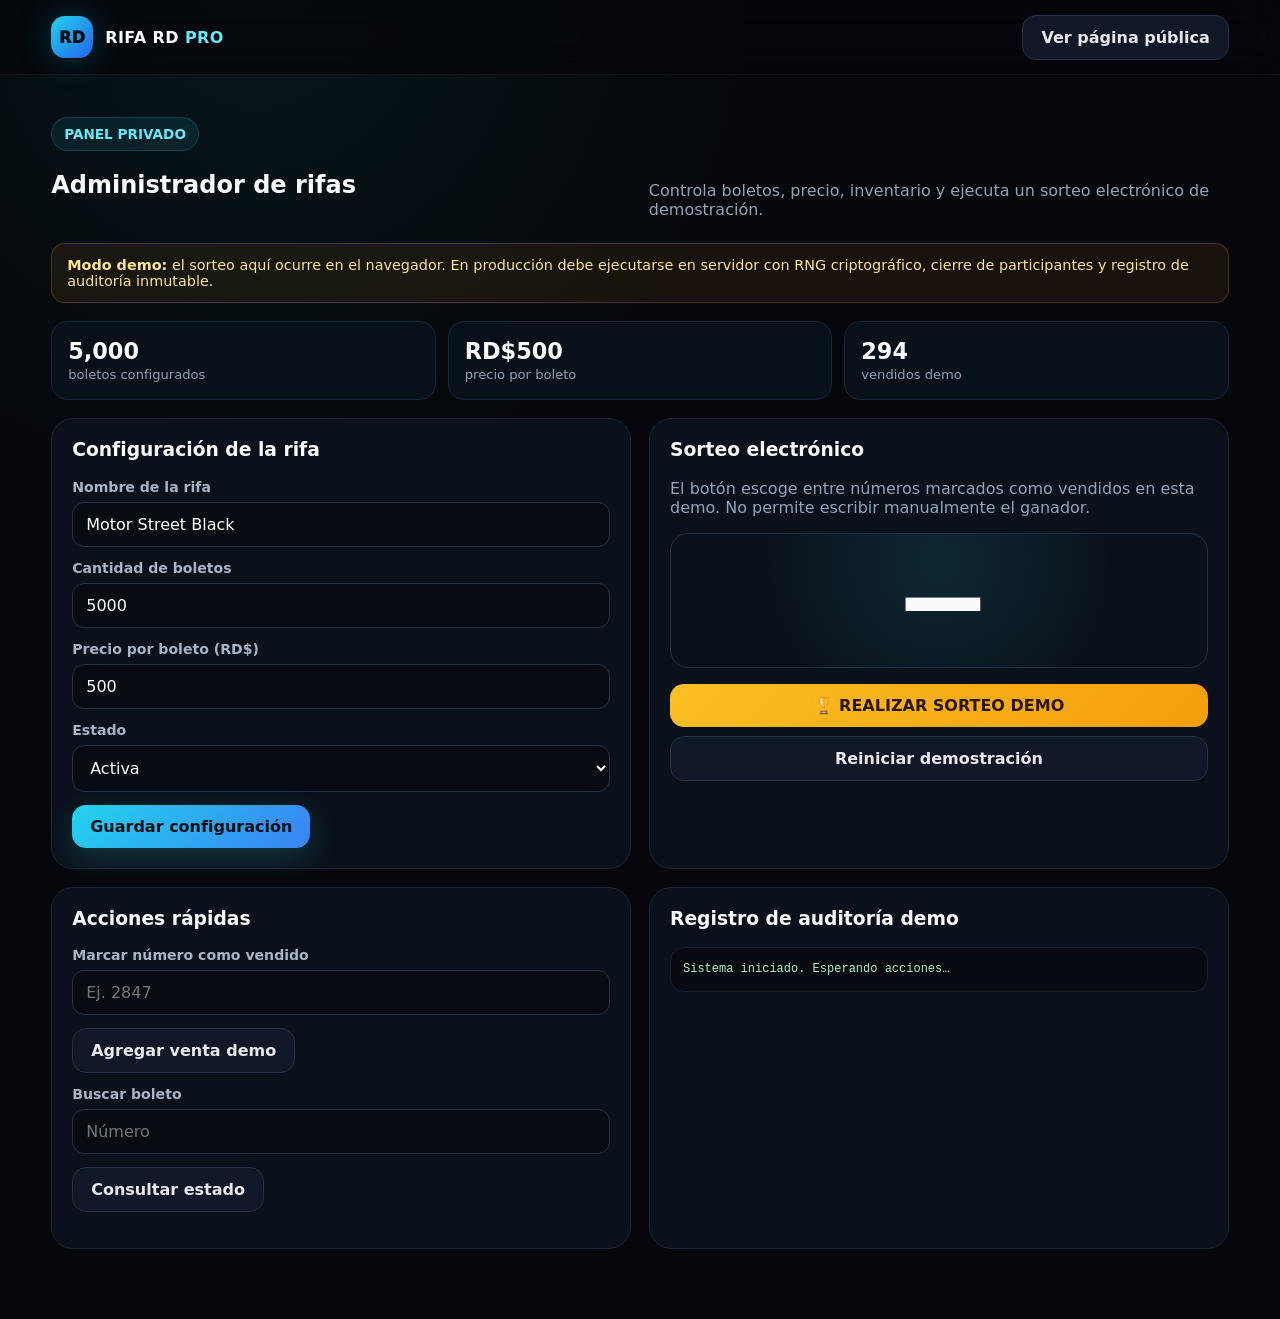
==== admin.html @ 26f9c4c3 "Agrega panel de administrador" ====
<!doctype html><html lang="es"><head><meta charset="utf-8"><meta name="viewport" content="width=device-width,initial-scale=1"><title>Administrador — RIFA RD PRO</title><link rel="stylesheet" href="styles.css"></head><body>
<header class="topbar"><div class="container nav"><a class="brand" href="index.html"><span class="logo">RD</span><span>RIFA RD <span style="color:#67e8f9">PRO</span></span></a><div class="nav-actions"><a class="btn btn-secondary" href="index.html">Ver página pública</a></div></div></header>
<main class="admin-wrap"><div class="container"><div class="section-head"><div><span class="eyebrow">PANEL PRIVADO</span><h2>Administrador de rifas</h2></div><p>Controla boletos, precio, inventario y ejecuta un sorteo electrónico de demostración.</p></div><div class="notice" style="margin-bottom:18px"><b>Modo demo:</b> el sorteo aquí ocurre en el navegador. En producción debe ejecutarse en servidor con RNG criptográfico, cierre de participantes y registro de auditoría inmutable.</div>
<div class="kpi-grid" style="margin-bottom:18px"><div class="kpi"><b id="kpiTotal">5,000</b><span>boletos configurados</span></div><div class="kpi"><b id="kpiPrice">RD$500</b><span>precio por boleto</span></div><div class="kpi"><b id="kpiSold">—</b><span>vendidos demo</span></div></div>
<div class="admin-grid"><section class="admin-panel"><h3>Configuración de la rifa</h3><div class="field"><label>Nombre de la rifa</label><input id="raffleName" value="Motor Street Black"></div><div class="field"><label>Cantidad de boletos</label><input id="raffleTotal" type="number" min="100" max="100000" step="100" value="5000"></div><div class="field"><label>Precio por boleto (RD$)</label><input id="rafflePrice" type="number" min="1" value="500"></div><div class="field"><label>Estado</label><select><option>Activa</option><option>Pausada</option><option>Cerrada</option></select></div><button class="btn btn-primary" onclick="saveConfig()">Guardar configuración</button></section>
<section class="admin-panel"><h3>Sorteo electrónico</h3><p class="muted">El botón escoge entre números marcados como vendidos en esta demo. No permite escribir manualmente el ganador.</p><div id="winner" class="winner">—</div><button class="btn btn-gold" style="width:100%" onclick="drawWinner()">🏆 REALIZAR SORTEO DEMO</button><button class="btn btn-secondary" style="width:100%;margin-top:9px" onclick="resetWinner()">Reiniciar demostración</button></section>
<section class="admin-panel"><h3>Acciones rápidas</h3><div class="field"><label>Marcar número como vendido</label><input id="markSold" type="number" min="1" placeholder="Ej. 2847"></div><button class="btn btn-secondary" onclick="addSold()">Agregar venta demo</button><div class="field"><label>Buscar boleto</label><input id="lookup" type="number" placeholder="Número"></div><button class="btn btn-secondary" onclick="lookupTicket()">Consultar estado</button><p id="lookupResult" class="muted"></p></section>
<section class="admin-panel"><h3>Registro de auditoría demo</h3><div id="log" class="log">Sistema iniciado. Esperando acciones…</div></section></div></div></main>
<script>
const fmt=n=>new Intl.NumberFormat('es-DO',{style:'currency',currency:'DOP',maximumFractionDigits:0}).format(n);
const getSold=()=>{let x=localStorage.getItem('sold_numbers');if(x)return new Set(JSON.parse(x));let s=new Set();let t=Number(localStorage.getItem('raffle_total')||5000);for(let i=7;i<=t;i+=17)s.add(i);return s};
let sold=getSold();
function log(m){const el=document.getElementById('log');el.innerHTML=`[${new Date().toLocaleString('es-DO')}] ${m}<br>`+el.innerHTML}
function refresh(){let total=Number(localStorage.getItem('raffle_total')||5000),price=Number(localStorage.getItem('raffle_price')||500);document.getElementById('raffleTotal').value=total;document.getElementById('rafflePrice').value=price;document.getElementById('kpiTotal').textContent=total.toLocaleString();document.getElementById('kpiPrice').textContent=fmt(price);document.getElementById('kpiSold').textContent=sold.size.toLocaleString()}
function saveConfig(){const total=Number(document.getElementById('raffleTotal').value),price=Number(document.getElementById('rafflePrice').value);localStorage.setItem('raffle_total',total);localStorage.setItem('raffle_price',price);log(`Configuración guardada: ${total} boletos a ${fmt(price)}.`);refresh()}
function cryptoIndex(max){const a=new Uint32Array(1);crypto.getRandomValues(a);return a[0]%max}
function drawWinner(){if(!sold.size)return alert('No hay boletos vendidos en la demo.');const arr=[...sold];const w=arr[cryptoIndex(arr.length)];document.getElementById('winner').textContent=String(w).padStart(4,'0');localStorage.setItem('demo_winner',w);log(`Sorteo ejecutado. Ganador demo: #${String(w).padStart(4,'0')}.`)}
function resetWinner(){document.getElementById('winner').textContent='—';localStorage.removeItem('demo_winner');log('Resultado demo reiniciado.')}
function addSold(){const n=Number(document.getElementById('markSold').value),total=Number(localStorage.getItem('raffle_total')||5000);if(n<1||n>total)return alert('Número fuera de rango.');sold.add(n);localStorage.setItem('sold_numbers',JSON.stringify([...sold]));log(`Boleto #${String(n).padStart(4,'0')} marcado como vendido.`);refresh()}
function lookupTicket(){const n=Number(document.getElementById('lookup').value);document.getElementById('lookupResult').textContent=sold.has(n)?`#${String(n).padStart(4,'0')}: VENDIDO`:`#${String(n).padStart(4,'0')}: DISPONIBLE`}
refresh();const w=localStorage.getItem('demo_winner');if(w)document.getElementById('winner').textContent=String(w).padStart(4,'0');
</script></body></html>
---- styles.css ----
:root{
  --bg:#05070b;--panel:#0b1018;--panel2:#111827;--text:#f8fafc;--muted:#94a3b8;
  --accent:#22d3ee;--accent2:#f59e0b;--success:#22c55e;--danger:#ef4444;--line:#1f2937;
  --shadow:0 24px 70px rgba(0,0,0,.35);--radius:22px;
}
*{box-sizing:border-box}
html{scroll-behavior:smooth}
body{margin:0;background:radial-gradient(circle at 20% 0%,rgba(34,211,238,.08),transparent 30%),var(--bg);color:var(--text);font-family:Inter,ui-sans-serif,system-ui,-apple-system,Segoe UI,Roboto,Arial,sans-serif}
a{color:inherit;text-decoration:none}
button,input,select{font:inherit}
.container{width:min(1180px,92%);margin:auto}
.topbar{position:sticky;top:0;z-index:50;background:rgba(5,7,11,.84);backdrop-filter:blur(18px);border-bottom:1px solid rgba(255,255,255,.06)}
.nav{display:flex;align-items:center;justify-content:space-between;min-height:74px;gap:18px}
.brand{display:flex;align-items:center;gap:12px;font-weight:900;letter-spacing:.4px}
.logo{width:42px;height:42px;border-radius:14px;display:grid;place-items:center;background:linear-gradient(135deg,var(--accent),#2563eb);box-shadow:0 0 35px rgba(34,211,238,.25);font-weight:1000;color:#041014}
.navlinks{display:flex;gap:22px;color:#cbd5e1;font-weight:700;font-size:.95rem}
.nav-actions{display:flex;gap:10px}
.btn{border:0;border-radius:14px;padding:12px 18px;font-weight:850;cursor:pointer;transition:.2s;display:inline-flex;align-items:center;justify-content:center;gap:8px}
.btn:hover{transform:translateY(-1px)}
.btn-primary{background:linear-gradient(135deg,var(--accent),#3b82f6);color:#041014;box-shadow:0 10px 30px rgba(34,211,238,.2)}
.btn-secondary{background:#111827;color:#e5e7eb;border:1px solid #263244}
.btn-gold{background:linear-gradient(135deg,#fbbf24,#f59e0b);color:#2a1600}
.hero{padding:52px 0 24px}
.hero-grid{display:grid;grid-template-columns:1.06fr .94fr;gap:34px;align-items:center}
.eyebrow{display:inline-flex;gap:8px;align-items:center;padding:8px 12px;border-radius:999px;background:rgba(34,211,238,.09);color:#67e8f9;border:1px solid rgba(34,211,238,.18);font-weight:800;font-size:.85rem}
h1{font-size:clamp(2.5rem,6vw,5.4rem);line-height:.95;margin:20px 0 18px;letter-spacing:-.055em;max-width:820px}
.gradient-text{background:linear-gradient(120deg,#fff,#67e8f9 45%,#fbbf24);-webkit-background-clip:text;background-clip:text;color:transparent}
.hero p{font-size:1.1rem;color:#aab7c7;line-height:1.7;max-width:690px}
.hero-actions{display:flex;gap:12px;flex-wrap:wrap;margin-top:26px}
.trust-row{display:flex;gap:22px;flex-wrap:wrap;margin-top:28px;color:#aab7c7;font-size:.92rem}.trust-row b{color:#fff}
.hero-card{position:relative;border-radius:28px;overflow:hidden;min-height:540px;border:1px solid rgba(255,255,255,.1);box-shadow:var(--shadow);background:#101621}
.hero-card img{width:100%;height:540px;object-fit:cover;display:block;filter:saturate(.9) contrast(1.03)}
.hero-overlay{position:absolute;inset:0;background:linear-gradient(to top,rgba(2,6,23,.97),rgba(2,6,23,.18) 60%,rgba(2,6,23,.05))}
.hero-info{position:absolute;left:24px;right:24px;bottom:24px}.hero-info h3{font-size:1.55rem;margin:0 0 6px}.hero-info p{margin:0;color:#cbd5e1;font-size:.95rem}
.stats{display:grid;grid-template-columns:repeat(4,1fr);gap:14px;margin:24px 0 64px}.stat{background:linear-gradient(180deg,#0e1521,#0a1018);border:1px solid #192232;border-radius:18px;padding:18px}.stat strong{display:block;font-size:1.45rem}.stat span{color:#8fa0b5;font-size:.88rem}
.section{padding:34px 0 70px}.section-head{display:flex;justify-content:space-between;align-items:end;gap:20px;margin-bottom:24px}.section h2{font-size:clamp(1.8rem,4vw,3.2rem);margin:0;letter-spacing:-.04em}.section-head p{color:#94a3b8;margin:0;max-width:580px}
.cards{display:grid;grid-template-columns:repeat(3,1fr);gap:18px}.raffle-card{background:linear-gradient(180deg,#0d131d,#090d14);border:1px solid #1c2635;border-radius:22px;overflow:hidden;box-shadow:0 12px 35px rgba(0,0,0,.2)}.raffle-card img{width:100%;height:230px;object-fit:cover}.card-body{padding:18px}.badge{display:inline-flex;padding:7px 10px;border-radius:999px;font-weight:800;font-size:.78rem;background:rgba(34,197,94,.12);color:#86efac;border:1px solid rgba(34,197,94,.22)}.card-body h3{margin:12px 0 8px;font-size:1.3rem}.price{font-size:1.25rem;font-weight:900}.muted{color:#94a3b8}.progress{height:9px;border-radius:999px;background:#1c2533;overflow:hidden;margin:14px 0 8px}.progress>span{display:block;height:100%;background:linear-gradient(90deg,var(--accent),#3b82f6);border-radius:inherit}
.ticket-area{display:grid;grid-template-columns:1fr 340px;gap:20px}.ticket-panel,.summary-panel,.admin-panel{background:#0b111a;border:1px solid #1b2636;border-radius:22px;padding:20px}.toolbar{display:flex;gap:10px;flex-wrap:wrap;margin-bottom:16px}.toolbar input,.toolbar select,.field input,.field select{background:#070c13;color:#fff;border:1px solid #253246;border-radius:12px;padding:12px 13px;outline:none}.toolbar input:focus,.field input:focus{border-color:var(--accent)}
.ticket-grid{display:grid;grid-template-columns:repeat(8,1fr);gap:7px;max-height:560px;overflow:auto;padding-right:4px}.ticket{border:1px solid #253246;background:#0d1622;color:#dbeafe;border-radius:10px;padding:10px 4px;font-size:.82rem;cursor:pointer}.ticket:hover{border-color:#3b82f6}.ticket.selected{background:linear-gradient(135deg,var(--accent),#2563eb);color:#03131a;font-weight:900;border-color:transparent}.ticket.sold{background:#12161d;color:#596579;text-decoration:line-through;cursor:not-allowed;border-color:#1a2230}.summary-panel{position:sticky;top:94px;height:max-content}.summary-line{display:flex;justify-content:space-between;gap:16px;padding:11px 0;border-bottom:1px solid #192231}.summary-total{font-size:1.5rem;font-weight:950;margin:16px 0}.selected-list{display:flex;gap:7px;flex-wrap:wrap;margin:12px 0}.chip{padding:7px 9px;border-radius:9px;background:#132031;border:1px solid #24354a;color:#bae6fd;font-size:.8rem;font-weight:800}.payment-grid{display:grid;grid-template-columns:repeat(2,1fr);gap:9px;margin-top:14px}.payment{padding:11px;border-radius:12px;background:#0a0f17;border:1px solid #1e293b;text-align:center;color:#cbd5e1;font-weight:800;font-size:.87rem}
.steps{display:grid;grid-template-columns:repeat(4,1fr);gap:14px}.step{padding:22px;background:#0a1018;border:1px solid #1b2636;border-radius:18px}.step-num{width:36px;height:36px;border-radius:12px;display:grid;place-items:center;background:#102235;color:#67e8f9;font-weight:900;margin-bottom:15px}
.footer{border-top:1px solid #172131;padding:28px 0 44px;color:#8291a6}.footer-inner{display:flex;justify-content:space-between;gap:20px;flex-wrap:wrap}
.notice{background:rgba(245,158,11,.08);border:1px solid rgba(245,158,11,.24);color:#fde68a;border-radius:14px;padding:13px 15px;font-size:.9rem}
.admin-wrap{padding:42px 0 70px}.admin-grid{display:grid;grid-template-columns:1fr 1fr;gap:18px}.admin-panel h3{margin-top:0}.field{display:grid;gap:7px;margin:13px 0}.field label{font-size:.88rem;color:#a8b4c4;font-weight:750}.winner{font-size:clamp(2.7rem,8vw,5rem);font-weight:1000;letter-spacing:-.06em;text-align:center;padding:20px;background:radial-gradient(circle at 50% 20%,rgba(34,211,238,.12),transparent 60%);border-radius:18px;border:1px solid #1e3145;margin:16px 0}.log{max-height:260px;overflow:auto;background:#070b11;border:1px solid #182131;border-radius:14px;padding:12px;font:12px/1.6 ui-monospace,SFMono-Regular,Menlo,monospace;color:#a7f3d0}.kpi-grid{display:grid;grid-template-columns:repeat(3,1fr);gap:12px}.kpi{background:#08101a;border:1px solid #19263a;border-radius:16px;padding:16px}.kpi b{display:block;font-size:1.4rem}.kpi span{font-size:.82rem;color:#8da0b8}
@media(max-width:920px){.hero-grid,.ticket-area,.admin-grid{grid-template-columns:1fr}.cards{grid-template-columns:1fr 1fr}.steps,.stats{grid-template-columns:1fr 1fr}.summary-panel{position:static}.navlinks{display:none}.hero-card,.hero-card img{min-height:440px;height:440px}.ticket-grid{grid-template-columns:repeat(6,1fr)}}
@media(max-width:620px){.cards,.steps,.stats{grid-template-columns:1fr}.nav-actions .btn-secondary{display:none}.ticket-grid{grid-template-columns:repeat(4,1fr)}.hero{padding-top:28px}h1{font-size:3rem}.hero-card,.hero-card img{min-height:360px;height:360px}.payment-grid{grid-template-columns:1fr}.section{padding-bottom:52px}}
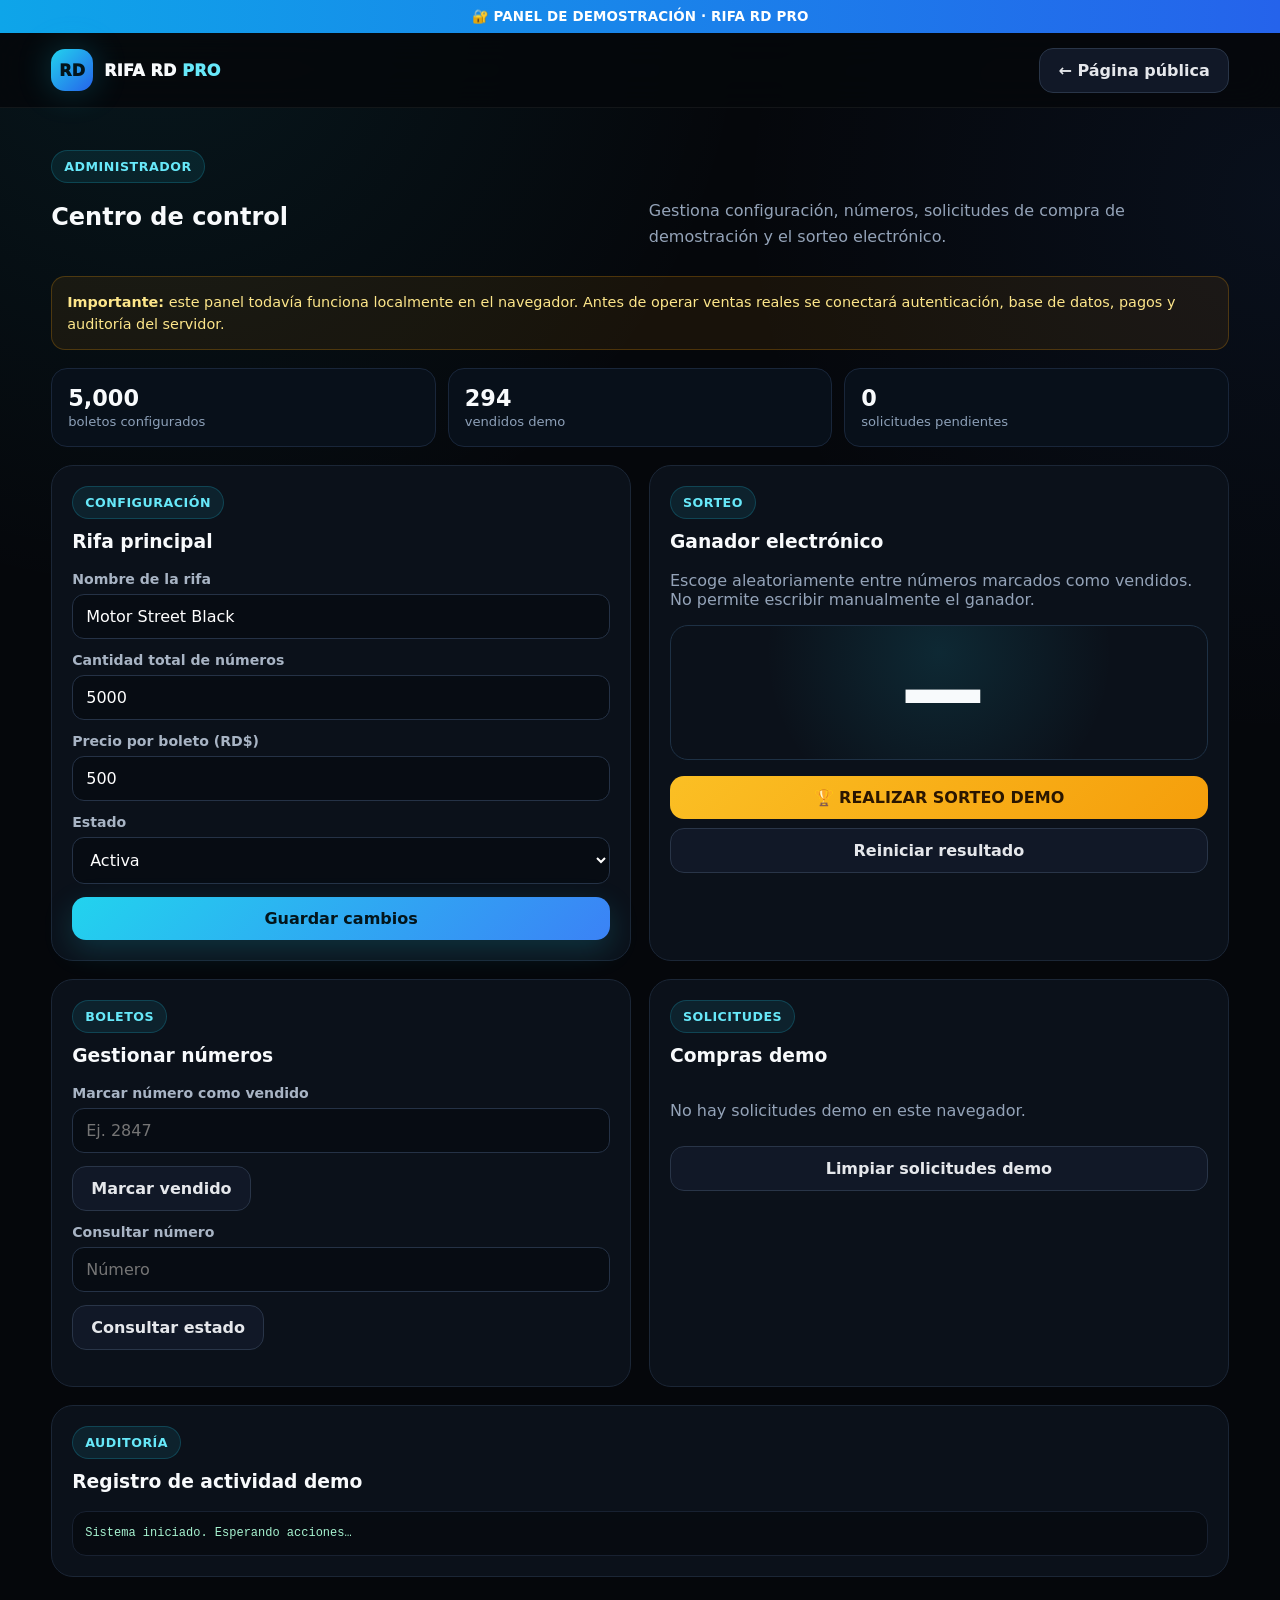
==== commit 6997d0c4: "Mejora panel administrador y solicitudes demo" ====
--- a/admin.html
+++ b/admin.html
@@ -1,22 +1,191 @@
-<!doctype html><html lang="es"><head><meta charset="utf-8"><meta name="viewport" content="width=device-width,initial-scale=1"><title>Administrador — RIFA RD PRO</title><link rel="stylesheet" href="styles.css"></head><body>
-<header class="topbar"><div class="container nav"><a class="brand" href="index.html"><span class="logo">RD</span><span>RIFA RD <span style="color:#67e8f9">PRO</span></span></a><div class="nav-actions"><a class="btn btn-secondary" href="index.html">Ver página pública</a></div></div></header>
-<main class="admin-wrap"><div class="container"><div class="section-head"><div><span class="eyebrow">PANEL PRIVADO</span><h2>Administrador de rifas</h2></div><p>Controla boletos, precio, inventario y ejecuta un sorteo electrónico de demostración.</p></div><div class="notice" style="margin-bottom:18px"><b>Modo demo:</b> el sorteo aquí ocurre en el navegador. En producción debe ejecutarse en servidor con RNG criptográfico, cierre de participantes y registro de auditoría inmutable.</div>
-<div class="kpi-grid" style="margin-bottom:18px"><div class="kpi"><b id="kpiTotal">5,000</b><span>boletos configurados</span></div><div class="kpi"><b id="kpiPrice">RD$500</b><span>precio por boleto</span></div><div class="kpi"><b id="kpiSold">—</b><span>vendidos demo</span></div></div>
-<div class="admin-grid"><section class="admin-panel"><h3>Configuración de la rifa</h3><div class="field"><label>Nombre de la rifa</label><input id="raffleName" value="Motor Street Black"></div><div class="field"><label>Cantidad de boletos</label><input id="raffleTotal" type="number" min="100" max="100000" step="100" value="5000"></div><div class="field"><label>Precio por boleto (RD$)</label><input id="rafflePrice" type="number" min="1" value="500"></div><div class="field"><label>Estado</label><select><option>Activa</option><option>Pausada</option><option>Cerrada</option></select></div><button class="btn btn-primary" onclick="saveConfig()">Guardar configuración</button></section>
-<section class="admin-panel"><h3>Sorteo electrónico</h3><p class="muted">El botón escoge entre números marcados como vendidos en esta demo. No permite escribir manualmente el ganador.</p><div id="winner" class="winner">—</div><button class="btn btn-gold" style="width:100%" onclick="drawWinner()">🏆 REALIZAR SORTEO DEMO</button><button class="btn btn-secondary" style="width:100%;margin-top:9px" onclick="resetWinner()">Reiniciar demostración</button></section>
-<section class="admin-panel"><h3>Acciones rápidas</h3><div class="field"><label>Marcar número como vendido</label><input id="markSold" type="number" min="1" placeholder="Ej. 2847"></div><button class="btn btn-secondary" onclick="addSold()">Agregar venta demo</button><div class="field"><label>Buscar boleto</label><input id="lookup" type="number" placeholder="Número"></div><button class="btn btn-secondary" onclick="lookupTicket()">Consultar estado</button><p id="lookupResult" class="muted"></p></section>
-<section class="admin-panel"><h3>Registro de auditoría demo</h3><div id="log" class="log">Sistema iniciado. Esperando acciones…</div></section></div></div></main>
+<!doctype html>
+<html lang="es">
+<head>
+<meta charset="utf-8">
+<meta name="viewport" content="width=device-width,initial-scale=1">
+<meta name="theme-color" content="#05070b">
+<title>Administrador | RIFA RD PRO</title>
+<link rel="stylesheet" href="styles.css">
+</head>
+<body>
+<div class="announcement">🔐 PANEL DE DEMOSTRACIÓN · RIFA RD PRO</div>
+<header class="topbar">
+  <div class="container nav">
+    <a class="brand" href="index.html"><span class="logo">RD</span><span>RIFA RD <em>PRO</em></span></a>
+    <div class="nav-actions"><a class="btn btn-secondary" href="index.html">← Página pública</a></div>
+  </div>
+</header>
+
+<main class="admin-wrap">
+<div class="container">
+  <div class="section-head">
+    <div><span class="eyebrow">ADMINISTRADOR</span><h2>Centro de control</h2></div>
+    <p>Gestiona configuración, números, solicitudes de compra de demostración y el sorteo electrónico.</p>
+  </div>
+
+  <div class="notice" style="margin-bottom:18px"><b>Importante:</b> este panel todavía funciona localmente en el navegador. Antes de operar ventas reales se conectará autenticación, base de datos, pagos y auditoría del servidor.</div>
+
+  <div class="kpi-grid" style="margin-bottom:18px">
+    <div class="kpi"><b id="kpiTotal">5,000</b><span>boletos configurados</span></div>
+    <div class="kpi"><b id="kpiSold">—</b><span>vendidos demo</span></div>
+    <div class="kpi"><b id="kpiPending">0</b><span>solicitudes pendientes</span></div>
+  </div>
+
+  <div class="admin-grid">
+    <section class="admin-panel">
+      <span class="eyebrow">CONFIGURACIÓN</span>
+      <h3 style="margin-top:12px">Rifa principal</h3>
+      <div class="field"><label>Nombre de la rifa</label><input id="raffleName" value="Motor Street Black"></div>
+      <div class="field"><label>Cantidad total de números</label><input id="raffleTotal" type="number" min="100" max="100000" step="100" value="5000"></div>
+      <div class="field"><label>Precio por boleto (RD$)</label><input id="rafflePrice" type="number" min="1" value="500"></div>
+      <div class="field"><label>Estado</label><select id="raffleStatus"><option>Activa</option><option>Pausada</option><option>Cerrada</option></select></div>
+      <button class="btn btn-primary full" onclick="saveConfig()">Guardar cambios</button>
+    </section>
+
+    <section class="admin-panel">
+      <span class="eyebrow">SORTEO</span>
+      <h3 style="margin-top:12px">Ganador electrónico</h3>
+      <p class="muted">Escoge aleatoriamente entre números marcados como vendidos. No permite escribir manualmente el ganador.</p>
+      <div id="winner" class="winner">—</div>
+      <button class="btn btn-gold full" onclick="drawWinner()">🏆 REALIZAR SORTEO DEMO</button>
+      <button class="btn btn-secondary full" style="margin-top:9px" onclick="resetWinner()">Reiniciar resultado</button>
+    </section>
+
+    <section class="admin-panel">
+      <span class="eyebrow">BOLETOS</span>
+      <h3 style="margin-top:12px">Gestionar números</h3>
+      <div class="field"><label>Marcar número como vendido</label><input id="markSold" type="number" min="1" placeholder="Ej. 2847"></div>
+      <button class="btn btn-secondary" onclick="addSold()">Marcar vendido</button>
+      <div class="field"><label>Consultar número</label><input id="lookup" type="number" placeholder="Número"></div>
+      <button class="btn btn-secondary" onclick="lookupTicket()">Consultar estado</button>
+      <p id="lookupResult" class="muted"></p>
+    </section>
+
+    <section class="admin-panel">
+      <span class="eyebrow">SOLICITUDES</span>
+      <h3 style="margin-top:12px">Compras demo</h3>
+      <div id="orders" class="orders-list"></div>
+      <button class="btn btn-secondary full" style="margin-top:10px" onclick="clearOrders()">Limpiar solicitudes demo</button>
+    </section>
+
+    <section class="admin-panel" style="grid-column:1/-1">
+      <span class="eyebrow">AUDITORÍA</span>
+      <h3 style="margin-top:12px">Registro de actividad demo</h3>
+      <div id="log" class="log">Sistema iniciado. Esperando acciones…</div>
+    </section>
+  </div>
+</div>
+</main>
+
 <script>
 const fmt=n=>new Intl.NumberFormat('es-DO',{style:'currency',currency:'DOP',maximumFractionDigits:0}).format(n);
-const getSold=()=>{let x=localStorage.getItem('sold_numbers');if(x)return new Set(JSON.parse(x));let s=new Set();let t=Number(localStorage.getItem('raffle_total')||5000);for(let i=7;i<=t;i+=17)s.add(i);return s};
+const label=n=>String(n).padStart(4,'0');
+const getSold=()=>{
+  let x=localStorage.getItem('sold_numbers');
+  if(x)return new Set(JSON.parse(x));
+  let s=new Set(),t=Number(localStorage.getItem('raffle_total')||5000);
+  for(let i=7;i<=t;i+=17)s.add(i);
+  return s;
+};
 let sold=getSold();
-function log(m){const el=document.getElementById('log');el.innerHTML=`[${new Date().toLocaleString('es-DO')}] ${m}<br>`+el.innerHTML}
-function refresh(){let total=Number(localStorage.getItem('raffle_total')||5000),price=Number(localStorage.getItem('raffle_price')||500);document.getElementById('raffleTotal').value=total;document.getElementById('rafflePrice').value=price;document.getElementById('kpiTotal').textContent=total.toLocaleString();document.getElementById('kpiPrice').textContent=fmt(price);document.getElementById('kpiSold').textContent=sold.size.toLocaleString()}
-function saveConfig(){const total=Number(document.getElementById('raffleTotal').value),price=Number(document.getElementById('rafflePrice').value);localStorage.setItem('raffle_total',total);localStorage.setItem('raffle_price',price);log(`Configuración guardada: ${total} boletos a ${fmt(price)}.`);refresh()}
-function cryptoIndex(max){const a=new Uint32Array(1);crypto.getRandomValues(a);return a[0]%max}
-function drawWinner(){if(!sold.size)return alert('No hay boletos vendidos en la demo.');const arr=[...sold];const w=arr[cryptoIndex(arr.length)];document.getElementById('winner').textContent=String(w).padStart(4,'0');localStorage.setItem('demo_winner',w);log(`Sorteo ejecutado. Ganador demo: #${String(w).padStart(4,'0')}.`)}
-function resetWinner(){document.getElementById('winner').textContent='—';localStorage.removeItem('demo_winner');log('Resultado demo reiniciado.')}
-function addSold(){const n=Number(document.getElementById('markSold').value),total=Number(localStorage.getItem('raffle_total')||5000);if(n<1||n>total)return alert('Número fuera de rango.');sold.add(n);localStorage.setItem('sold_numbers',JSON.stringify([...sold]));log(`Boleto #${String(n).padStart(4,'0')} marcado como vendido.`);refresh()}
-function lookupTicket(){const n=Number(document.getElementById('lookup').value);document.getElementById('lookupResult').textContent=sold.has(n)?`#${String(n).padStart(4,'0')}: VENDIDO`:`#${String(n).padStart(4,'0')}: DISPONIBLE`}
-refresh();const w=localStorage.getItem('demo_winner');if(w)document.getElementById('winner').textContent=String(w).padStart(4,'0');
-</script></body></html>
+
+function log(m){
+  const el=document.getElementById('log');
+  el.innerHTML=`[${new Date().toLocaleString('es-DO')}] ${m}<br>`+el.innerHTML;
+}
+function refresh(){
+  const total=Number(localStorage.getItem('raffle_total')||5000);
+  const price=Number(localStorage.getItem('raffle_price')||500);
+  const orders=JSON.parse(localStorage.getItem('demo_orders')||'[]');
+  document.getElementById('raffleTotal').value=total;
+  document.getElementById('rafflePrice').value=price;
+  document.getElementById('kpiTotal').textContent=total.toLocaleString();
+  document.getElementById('kpiSold').textContent=sold.size.toLocaleString();
+  document.getElementById('kpiPending').textContent=orders.length.toLocaleString();
+  renderOrders();
+}
+function saveConfig(){
+  const total=Number(document.getElementById('raffleTotal').value);
+  const price=Number(document.getElementById('rafflePrice').value);
+  if(total<100||price<1)return alert('Revisa la cantidad de boletos y el precio.');
+  localStorage.setItem('raffle_total',total);
+  localStorage.setItem('raffle_price',price);
+  log(`Configuración guardada: ${total.toLocaleString()} boletos a ${fmt(price)}.`);
+  refresh();
+}
+function cryptoIndex(max){
+  const a=new Uint32Array(1);
+  crypto.getRandomValues(a);
+  return a[0]%max;
+}
+function drawWinner(){
+  if(!sold.size)return alert('No hay boletos vendidos en la demo.');
+  const arr=[...sold];
+  const w=arr[cryptoIndex(arr.length)];
+  document.getElementById('winner').textContent=label(w);
+  localStorage.setItem('demo_winner',w);
+  log(`Sorteo demo ejecutado. Ganador: #${label(w)}.`);
+}
+function resetWinner(){
+  document.getElementById('winner').textContent='—';
+  localStorage.removeItem('demo_winner');
+  log('Resultado demo reiniciado.');
+}
+function addSold(){
+  const n=Number(document.getElementById('markSold').value);
+  const total=Number(localStorage.getItem('raffle_total')||5000);
+  if(n<1||n>total)return alert('Número fuera de rango.');
+  sold.add(n);
+  localStorage.setItem('sold_numbers',JSON.stringify([...sold]));
+  log(`Boleto #${label(n)} marcado como vendido.`);
+  refresh();
+}
+function lookupTicket(){
+  const n=Number(document.getElementById('lookup').value);
+  const total=Number(localStorage.getItem('raffle_total')||5000);
+  const out=document.getElementById('lookupResult');
+  if(!n||n<1||n>total){out.textContent='Número fuera de rango.';return}
+  out.textContent=sold.has(n)?`#${label(n)}: VENDIDO`:`#${label(n)}: DISPONIBLE`;
+}
+function renderOrders(){
+  const holder=document.getElementById('orders');
+  const orders=JSON.parse(localStorage.getItem('demo_orders')||'[]');
+  if(!orders.length){
+    holder.innerHTML='<p class="muted">No hay solicitudes demo en este navegador.</p>';
+    return;
+  }
+  holder.innerHTML=orders.slice(0,8).map((o,i)=>`
+    <div class="order-row">
+      <div><b>${o.id}</b><small>${o.name} · ${o.phone}</small><small>${o.numbers.map(label).join(', ')}</small></div>
+      <div><strong>${fmt(o.total)}</strong><button onclick="approveOrder(${i})">Aprobar demo</button></div>
+    </div>`).join('');
+}
+function approveOrder(index){
+  const orders=JSON.parse(localStorage.getItem('demo_orders')||'[]');
+  const o=orders[index]; if(!o)return;
+  o.numbers.forEach(n=>sold.add(n));
+  localStorage.setItem('sold_numbers',JSON.stringify([...sold]));
+  orders.splice(index,1);
+  localStorage.setItem('demo_orders',JSON.stringify(orders));
+  log(`Solicitud ${o.id} aprobada en demo; números marcados como vendidos.`);
+  refresh();
+}
+function clearOrders(){
+  if(!confirm('¿Eliminar todas las solicitudes de demostración de este navegador?'))return;
+  localStorage.removeItem('demo_orders');
+  log('Solicitudes demo eliminadas.');
+  refresh();
+}
+refresh();
+const w=localStorage.getItem('demo_winner');
+if(w)document.getElementById('winner').textContent=label(w);
+</script>
+<style>
+.orders-list{display:grid;gap:9px;max-height:330px;overflow:auto}
+.order-row{display:flex;justify-content:space-between;gap:12px;align-items:center;background:#080d14;border:1px solid #19263a;border-radius:13px;padding:11px}
+.order-row>div{display:grid;gap:3px}.order-row small{color:#8190a5;max-width:260px;overflow:hidden;text-overflow:ellipsis;white-space:nowrap}
+.order-row>div:last-child{text-align:right}.order-row button{margin-top:5px;border:1px solid #26405a;background:#102235;color:#67e8f9;border-radius:9px;padding:6px 8px;font-weight:800;cursor:pointer}
+@media(max-width:650px){.order-row{align-items:flex-start;display:grid}.order-row>div:last-child{text-align:left}}
+</style>
+</body>
+</html>
--- a/styles.css
+++ b/styles.css
@@ -1,45 +1,125 @@
 :root{
-  --bg:#05070b;--panel:#0b1018;--panel2:#111827;--text:#f8fafc;--muted:#94a3b8;
-  --accent:#22d3ee;--accent2:#f59e0b;--success:#22c55e;--danger:#ef4444;--line:#1f2937;
-  --shadow:0 24px 70px rgba(0,0,0,.35);--radius:22px;
+  --bg:#05070b;--bg2:#080d14;--panel:#0b111a;--panel2:#101722;--text:#f8fafc;--muted:#94a3b8;
+  --accent:#22d3ee;--blue:#3b82f6;--gold:#f59e0b;--success:#22c55e;--danger:#ef4444;--line:#1e293b;
+  --shadow:0 28px 80px rgba(0,0,0,.42);--radius:22px;
 }
 *{box-sizing:border-box}
 html{scroll-behavior:smooth}
-body{margin:0;background:radial-gradient(circle at 20% 0%,rgba(34,211,238,.08),transparent 30%),var(--bg);color:var(--text);font-family:Inter,ui-sans-serif,system-ui,-apple-system,Segoe UI,Roboto,Arial,sans-serif}
+body{margin:0;background:
+  radial-gradient(circle at 12% 0%,rgba(34,211,238,.08),transparent 30%),
+  radial-gradient(circle at 100% 12%,rgba(59,130,246,.07),transparent 28%),
+  var(--bg);color:var(--text);font-family:Inter,ui-sans-serif,system-ui,-apple-system,Segoe UI,Roboto,Arial,sans-serif}
 a{color:inherit;text-decoration:none}
 button,input,select{font:inherit}
+button{color:inherit}
 .container{width:min(1180px,92%);margin:auto}
-.topbar{position:sticky;top:0;z-index:50;background:rgba(5,7,11,.84);backdrop-filter:blur(18px);border-bottom:1px solid rgba(255,255,255,.06)}
+.narrow{width:min(860px,92%)}
+.announcement{background:linear-gradient(90deg,#0ea5e9,#2563eb);color:white;text-align:center;padding:9px 12px;font-size:.84rem;font-weight:700;letter-spacing:.01em}
+.topbar{position:sticky;top:0;z-index:60;background:rgba(5,7,11,.86);backdrop-filter:blur(18px);border-bottom:1px solid rgba(255,255,255,.06)}
 .nav{display:flex;align-items:center;justify-content:space-between;min-height:74px;gap:18px}
-.brand{display:flex;align-items:center;gap:12px;font-weight:900;letter-spacing:.4px}
-.logo{width:42px;height:42px;border-radius:14px;display:grid;place-items:center;background:linear-gradient(135deg,var(--accent),#2563eb);box-shadow:0 0 35px rgba(34,211,238,.25);font-weight:1000;color:#041014}
-.navlinks{display:flex;gap:22px;color:#cbd5e1;font-weight:700;font-size:.95rem}
+.brand{display:flex;align-items:center;gap:11px;font-weight:950;letter-spacing:.2px}
+.brand em{font-style:normal;color:#67e8f9}
+.logo{width:42px;height:42px;border-radius:14px;display:grid;place-items:center;background:linear-gradient(135deg,var(--accent),#2563eb);box-shadow:0 0 35px rgba(34,211,238,.23);font-weight:1000;color:#03151b}
+.navlinks{display:flex;gap:20px;color:#cbd5e1;font-weight:760;font-size:.93rem}
+.navlinks a:hover{color:#fff}
 .nav-actions{display:flex;gap:10px}
 .btn{border:0;border-radius:14px;padding:12px 18px;font-weight:850;cursor:pointer;transition:.2s;display:inline-flex;align-items:center;justify-content:center;gap:8px}
 .btn:hover{transform:translateY(-1px)}
-.btn-primary{background:linear-gradient(135deg,var(--accent),#3b82f6);color:#041014;box-shadow:0 10px 30px rgba(34,211,238,.2)}
-.btn-secondary{background:#111827;color:#e5e7eb;border:1px solid #263244}
-.btn-gold{background:linear-gradient(135deg,#fbbf24,#f59e0b);color:#2a1600}
-.hero{padding:52px 0 24px}
-.hero-grid{display:grid;grid-template-columns:1.06fr .94fr;gap:34px;align-items:center}
-.eyebrow{display:inline-flex;gap:8px;align-items:center;padding:8px 12px;border-radius:999px;background:rgba(34,211,238,.09);color:#67e8f9;border:1px solid rgba(34,211,238,.18);font-weight:800;font-size:.85rem}
-h1{font-size:clamp(2.5rem,6vw,5.4rem);line-height:.95;margin:20px 0 18px;letter-spacing:-.055em;max-width:820px}
-.gradient-text{background:linear-gradient(120deg,#fff,#67e8f9 45%,#fbbf24);-webkit-background-clip:text;background-clip:text;color:transparent}
-.hero p{font-size:1.1rem;color:#aab7c7;line-height:1.7;max-width:690px}
-.hero-actions{display:flex;gap:12px;flex-wrap:wrap;margin-top:26px}
-.trust-row{display:flex;gap:22px;flex-wrap:wrap;margin-top:28px;color:#aab7c7;font-size:.92rem}.trust-row b{color:#fff}
-.hero-card{position:relative;border-radius:28px;overflow:hidden;min-height:540px;border:1px solid rgba(255,255,255,.1);box-shadow:var(--shadow);background:#101621}
-.hero-card img{width:100%;height:540px;object-fit:cover;display:block;filter:saturate(.9) contrast(1.03)}
-.hero-overlay{position:absolute;inset:0;background:linear-gradient(to top,rgba(2,6,23,.97),rgba(2,6,23,.18) 60%,rgba(2,6,23,.05))}
-.hero-info{position:absolute;left:24px;right:24px;bottom:24px}.hero-info h3{font-size:1.55rem;margin:0 0 6px}.hero-info p{margin:0;color:#cbd5e1;font-size:.95rem}
-.stats{display:grid;grid-template-columns:repeat(4,1fr);gap:14px;margin:24px 0 64px}.stat{background:linear-gradient(180deg,#0e1521,#0a1018);border:1px solid #192232;border-radius:18px;padding:18px}.stat strong{display:block;font-size:1.45rem}.stat span{color:#8fa0b5;font-size:.88rem}
-.section{padding:34px 0 70px}.section-head{display:flex;justify-content:space-between;align-items:end;gap:20px;margin-bottom:24px}.section h2{font-size:clamp(1.8rem,4vw,3.2rem);margin:0;letter-spacing:-.04em}.section-head p{color:#94a3b8;margin:0;max-width:580px}
-.cards{display:grid;grid-template-columns:repeat(3,1fr);gap:18px}.raffle-card{background:linear-gradient(180deg,#0d131d,#090d14);border:1px solid #1c2635;border-radius:22px;overflow:hidden;box-shadow:0 12px 35px rgba(0,0,0,.2)}.raffle-card img{width:100%;height:230px;object-fit:cover}.card-body{padding:18px}.badge{display:inline-flex;padding:7px 10px;border-radius:999px;font-weight:800;font-size:.78rem;background:rgba(34,197,94,.12);color:#86efac;border:1px solid rgba(34,197,94,.22)}.card-body h3{margin:12px 0 8px;font-size:1.3rem}.price{font-size:1.25rem;font-weight:900}.muted{color:#94a3b8}.progress{height:9px;border-radius:999px;background:#1c2533;overflow:hidden;margin:14px 0 8px}.progress>span{display:block;height:100%;background:linear-gradient(90deg,var(--accent),#3b82f6);border-radius:inherit}
-.ticket-area{display:grid;grid-template-columns:1fr 340px;gap:20px}.ticket-panel,.summary-panel,.admin-panel{background:#0b111a;border:1px solid #1b2636;border-radius:22px;padding:20px}.toolbar{display:flex;gap:10px;flex-wrap:wrap;margin-bottom:16px}.toolbar input,.toolbar select,.field input,.field select{background:#070c13;color:#fff;border:1px solid #253246;border-radius:12px;padding:12px 13px;outline:none}.toolbar input:focus,.field input:focus{border-color:var(--accent)}
-.ticket-grid{display:grid;grid-template-columns:repeat(8,1fr);gap:7px;max-height:560px;overflow:auto;padding-right:4px}.ticket{border:1px solid #253246;background:#0d1622;color:#dbeafe;border-radius:10px;padding:10px 4px;font-size:.82rem;cursor:pointer}.ticket:hover{border-color:#3b82f6}.ticket.selected{background:linear-gradient(135deg,var(--accent),#2563eb);color:#03131a;font-weight:900;border-color:transparent}.ticket.sold{background:#12161d;color:#596579;text-decoration:line-through;cursor:not-allowed;border-color:#1a2230}.summary-panel{position:sticky;top:94px;height:max-content}.summary-line{display:flex;justify-content:space-between;gap:16px;padding:11px 0;border-bottom:1px solid #192231}.summary-total{font-size:1.5rem;font-weight:950;margin:16px 0}.selected-list{display:flex;gap:7px;flex-wrap:wrap;margin:12px 0}.chip{padding:7px 9px;border-radius:9px;background:#132031;border:1px solid #24354a;color:#bae6fd;font-size:.8rem;font-weight:800}.payment-grid{display:grid;grid-template-columns:repeat(2,1fr);gap:9px;margin-top:14px}.payment{padding:11px;border-radius:12px;background:#0a0f17;border:1px solid #1e293b;text-align:center;color:#cbd5e1;font-weight:800;font-size:.87rem}
-.steps{display:grid;grid-template-columns:repeat(4,1fr);gap:14px}.step{padding:22px;background:#0a1018;border:1px solid #1b2636;border-radius:18px}.step-num{width:36px;height:36px;border-radius:12px;display:grid;place-items:center;background:#102235;color:#67e8f9;font-weight:900;margin-bottom:15px}
-.footer{border-top:1px solid #172131;padding:28px 0 44px;color:#8291a6}.footer-inner{display:flex;justify-content:space-between;gap:20px;flex-wrap:wrap}
-.notice{background:rgba(245,158,11,.08);border:1px solid rgba(245,158,11,.24);color:#fde68a;border-radius:14px;padding:13px 15px;font-size:.9rem}
+.btn-primary{background:linear-gradient(135deg,var(--accent),var(--blue));color:#03151b;box-shadow:0 10px 30px rgba(34,211,238,.18)}
+.btn-secondary{background:#111827;color:#e5e7eb;border:1px solid #293548}
+.btn-gold{background:linear-gradient(135deg,#fbbf24,var(--gold));color:#2a1600}
+.btn-lg{padding:14px 20px}
+.full{width:100%}
+.text-btn{background:none;border:0;color:#67e8f9;font-weight:800;cursor:pointer;padding:4px}
+
+.hero{padding:54px 0 26px}
+.hero-grid{display:grid;grid-template-columns:1.02fr .98fr;gap:36px;align-items:center}
+.eyebrow{display:inline-flex;gap:8px;align-items:center;padding:8px 12px;border-radius:999px;background:rgba(34,211,238,.09);color:#67e8f9;border:1px solid rgba(34,211,238,.2);font-weight:850;font-size:.79rem;letter-spacing:.04em}
+h1{font-size:clamp(2.7rem,6.1vw,5.45rem);line-height:.95;margin:18px 0;letter-spacing:-.058em;max-width:820px}
+.gradient-text{background:linear-gradient(115deg,#fff,#67e8f9 48%,#fbbf24);-webkit-background-clip:text;background-clip:text;color:transparent}
+.hero-copy>p{font-size:1.08rem;color:#aab7c7;line-height:1.75;max-width:690px}
+.hero-actions{display:flex;gap:12px;flex-wrap:wrap;margin-top:24px}
+.trust-row{display:flex;gap:20px;flex-wrap:wrap;margin-top:24px;color:#9eacbf;font-size:.9rem}.trust-row b{color:#fff}
+.hero-prize-line{display:grid;grid-template-columns:repeat(3,1fr);gap:10px;margin-top:22px}
+.hero-prize-line>div{padding:13px 14px;border:1px solid #1a2638;background:rgba(12,18,28,.75);border-radius:15px}
+.hero-prize-line small{display:block;color:#75869e;font-size:.69rem;font-weight:850;letter-spacing:.06em;margin-bottom:4px}
+.hero-prize-line strong{font-size:1rem}
+.feature-prize{position:relative;border-radius:28px;overflow:hidden;min-height:560px;border:1px solid rgba(255,255,255,.1);box-shadow:var(--shadow);background:#101621}
+.feature-prize img{width:100%;height:560px;object-fit:cover;display:block;filter:saturate(.92) contrast(1.05)}
+.feature-shade{position:absolute;inset:0;background:linear-gradient(to top,rgba(2,6,23,.98),rgba(2,6,23,.1) 62%,rgba(2,6,23,.28))}
+.feature-top{position:absolute;top:20px;left:20px;right:20px;display:flex;justify-content:space-between;align-items:center}
+.live-pill{display:inline-flex;align-items:center;gap:7px;background:rgba(5,7,11,.74);backdrop-filter:blur(10px);border:1px solid rgba(255,255,255,.14);padding:8px 11px;border-radius:999px;font-weight:850;font-size:.78rem}
+.live-pill i{width:8px;height:8px;background:#22c55e;border-radius:50%;box-shadow:0 0 0 5px rgba(34,197,94,.13)}
+.feature-id{padding:8px 10px;border-radius:999px;background:rgba(5,7,11,.7);font-weight:850}
+.feature-bottom{position:absolute;left:22px;right:22px;bottom:22px;display:flex;justify-content:space-between;gap:18px;align-items:end}
+.feature-bottom h2{font-size:2rem;margin:2px 0 6px;letter-spacing:-.035em}
+.feature-bottom p{margin:0;color:#cbd5e1}
+.mini-label{font-size:.72rem!important;color:#67e8f9!important;font-weight:900;letter-spacing:.07em}
+.feature-price{font-size:1.6rem;font-weight:950;text-align:right}.feature-price small{display:block;font-size:.72rem;color:#9ca3af;font-weight:700}
+.progress-shell{margin-top:22px;border:1px solid #1a2638;background:linear-gradient(180deg,#0c121c,#090e16);border-radius:20px;padding:17px 18px}
+.progress-copy{display:flex;justify-content:space-between;gap:12px;font-size:.9rem}.progress-copy span:last-child{color:#9ca3af}
+.big-progress{height:11px;background:#172131;border-radius:999px;overflow:hidden;margin:11px 0}.big-progress span{display:block;height:100%;background:linear-gradient(90deg,var(--accent),var(--blue),#8b5cf6);border-radius:inherit}
+.progress-shell p{margin:0;color:#7f8ea4;font-size:.78rem}
+
+.quick-benefits{padding:8px 0 34px}
+.benefit-grid{display:grid;grid-template-columns:repeat(4,1fr);gap:12px}
+.benefit{display:flex;align-items:center;gap:12px;padding:16px;background:#0a1018;border:1px solid #172131;border-radius:17px}
+.benefit>span{font-size:1.35rem}.benefit b,.benefit small{display:block}.benefit small{color:#8190a5;margin-top:3px}
+
+.section{padding:42px 0 72px}
+.section-head{display:flex;justify-content:space-between;align-items:end;gap:24px;margin-bottom:25px}
+.section h2{font-size:clamp(1.9rem,4vw,3.2rem);margin:7px 0 0;letter-spacing:-.045em}
+.section-head>p,.ticket-heading p{color:#94a3b8;margin:0;max-width:580px;line-height:1.65}
+.cards{display:grid;grid-template-columns:repeat(3,1fr);gap:18px}
+.raffle-card{background:linear-gradient(180deg,#0d131d,#090d14);border:1px solid #1c2635;border-radius:22px;overflow:hidden;box-shadow:0 14px 40px rgba(0,0,0,.24);transition:.2s}
+.raffle-card:hover{transform:translateY(-3px);border-color:#2c3c51}
+.raffle-card.featured{box-shadow:0 18px 50px rgba(34,211,238,.08)}
+.card-media{position:relative}.card-media img{width:100%;height:245px;object-fit:cover;display:block}
+.media-tag{position:absolute;top:14px;left:14px;padding:7px 10px;border-radius:999px;background:#0ea5e9;color:white;font-weight:900;font-size:.72rem;letter-spacing:.04em;box-shadow:0 6px 18px rgba(0,0,0,.25)}
+.media-tag.upcoming{background:#f59e0b;color:#2a1600}
+.card-body{padding:18px}.badge{display:inline-flex;padding:6px 9px;border-radius:999px;font-weight:850;font-size:.72rem;background:rgba(34,197,94,.12);color:#86efac;border:1px solid rgba(34,197,94,.22)}.badge.gold{background:rgba(245,158,11,.12);color:#fde68a;border-color:rgba(245,158,11,.25)}
+.card-body h3{margin:8px 0 0;font-size:1.28rem}.card-body p{line-height:1.55}
+.card-title-row{display:flex;justify-content:space-between;gap:14px;align-items:start}.price{font-size:1.22rem;font-weight:950;white-space:nowrap}.muted{color:#94a3b8}
+.progress{height:9px;border-radius:999px;background:#1c2533;overflow:hidden;margin:14px 0 8px}.progress>span{display:block;height:100%;background:linear-gradient(90deg,var(--accent),var(--blue));border-radius:inherit}
+.progress-meta{display:flex;justify-content:space-between;color:#8d9db2;font-size:.82rem;margin-bottom:15px}.progress-meta b{color:#fff}
+
+.ticket-section{background:linear-gradient(180deg,transparent,rgba(14,165,233,.035),transparent)}
+.ticket-heading{display:flex;justify-content:space-between;align-items:end;gap:22px;margin-bottom:22px}.ticket-heading h2{margin:7px 0}.legend{display:flex;gap:14px;flex-wrap:wrap;font-size:.82rem;color:#9babbe}.legend span{display:flex;align-items:center;gap:7px}
+.dot{width:10px;height:10px;border-radius:50%;display:inline-block}.dot.available{background:#1d3553;border:1px solid #315176}.dot.chosen{background:#22d3ee}.dot.unavailable{background:#333b47}
+.ticket-area{display:grid;grid-template-columns:1fr 350px;gap:20px}
+.ticket-panel,.summary-panel,.admin-panel{background:#0b111a;border:1px solid #1b2636;border-radius:22px;padding:20px}
+.quantity-picks{display:flex;gap:8px;align-items:center;flex-wrap:wrap;margin-bottom:13px;color:#9babbe;font-size:.86rem}.quantity-picks button{border:1px solid #2a394d;background:#101a27;border-radius:10px;padding:8px 11px;cursor:pointer;font-weight:850}.quantity-picks button:hover{border-color:#38bdf8;color:#67e8f9}
+.toolbar{display:flex;gap:10px;flex-wrap:wrap;margin-bottom:16px}.toolbar input,.toolbar select,.field input,.field select,.checkout-fields input,.checkout-fields select,.verify-form input{background:#070c13;color:#fff;border:1px solid #253246;border-radius:12px;padding:12px 13px;outline:none}.toolbar input:focus,.field input:focus,.checkout-fields input:focus,.verify-form input:focus{border-color:var(--accent)}
+.search-wrap{display:flex;align-items:center;gap:7px;background:#070c13;border:1px solid #253246;border-radius:12px;padding-left:11px;flex:1;min-width:210px}.search-wrap input{border:0;background:transparent;flex:1}
+.ticket-grid{display:grid;grid-template-columns:repeat(8,1fr);gap:7px;max-height:590px;overflow:auto;padding-right:4px}
+.ticket{border:1px solid #253246;background:#0d1622;color:#dbeafe;border-radius:10px;padding:10px 4px;font-size:.82rem;cursor:pointer;transition:.16s}.ticket:hover{border-color:#3b82f6;transform:translateY(-1px)}.ticket.selected{background:linear-gradient(135deg,var(--accent),#2563eb);color:#03131a;font-weight:950;border-color:transparent}.ticket.sold{background:#12161d;color:#596579;text-decoration:line-through;cursor:not-allowed;border-color:#1a2230;opacity:.72}
+.grid-footer{display:flex;justify-content:space-between;gap:16px;align-items:center;margin-top:12px;font-size:.82rem}.grid-footer p{margin:0}
+.summary-panel{position:sticky;top:94px;height:max-content}.summary-title{display:flex;justify-content:space-between;align-items:center}.summary-title>strong{font-size:1.6rem}.summary-line{display:flex;justify-content:space-between;gap:16px;padding:11px 0;border-top:1px solid #192231;border-bottom:1px solid #192231}
+.summary-total{display:flex;justify-content:space-between;align-items:center;font-size:1rem;font-weight:800;margin:16px 0}.summary-total strong{font-size:1.65rem}.selected-list{display:flex;gap:7px;flex-wrap:wrap;margin:15px 0;max-height:150px;overflow:auto}
+.chip{padding:7px 9px;border-radius:9px;background:#132031;border:1px solid #24354a;color:#bae6fd;font-size:.8rem;font-weight:850}.secure-note{margin-top:10px;text-align:center;color:#8da0b8;font-size:.76rem;line-height:1.5}
+.payment-grid{display:grid;grid-template-columns:repeat(2,1fr);gap:8px;margin-top:14px}.payment{padding:10px;border-radius:11px;background:#0a0f17;border:1px solid #1e293b;text-align:center;color:#cbd5e1;font-weight:800;font-size:.82rem}
+
+.verify-section{padding-top:20px}
+.verify-card{display:grid;grid-template-columns:1.1fr .9fr;gap:26px;align-items:center;background:linear-gradient(135deg,#0b111a,#101927);border:1px solid #1d2c40;border-radius:26px;padding:28px;box-shadow:0 18px 50px rgba(0,0,0,.22)}.verify-card h2{margin:8px 0}.verify-card p{color:#94a3b8;line-height:1.65}.verify-form{display:grid;grid-template-columns:1fr auto;gap:10px}.verify-result{grid-column:1/-1;padding:12px 13px;background:#080d14;border:1px solid #172334;border-radius:12px;color:#91a2b9;font-size:.88rem}.verify-result.ok{color:#86efac;border-color:rgba(34,197,94,.35)}.verify-result.bad{color:#fca5a5;border-color:rgba(239,68,68,.35)}
+
+.steps{display:grid;grid-template-columns:repeat(4,1fr);gap:14px}.step{padding:22px;background:#0a1018;border:1px solid #1b2636;border-radius:18px}.step-num{width:40px;height:40px;border-radius:12px;display:grid;place-items:center;background:#102235;color:#67e8f9;font-weight:950;margin-bottom:15px}.step h3{margin-bottom:6px}.step p{line-height:1.55}
+
+.winner-cards{display:grid;grid-template-columns:repeat(3,1fr);gap:16px}.winner-cards article{padding:24px;background:linear-gradient(180deg,#0d131d,#090e15);border:1px solid #1b2636;border-radius:20px;text-align:center}.winner-icon{width:54px;height:54px;border-radius:17px;display:grid;place-items:center;background:#111d2b;margin:0 auto 13px;font-size:1.5rem}.winner-cards span{font-size:.7rem;font-weight:900;letter-spacing:.07em;color:#67e8f9}.winner-cards h3{font-size:2.3rem;margin:8px 0}.winner-cards p{margin:0 0 6px}.winner-cards small{color:#77879c}.next-winner{border-style:dashed!important}.next-winner a{display:inline-block;margin-top:9px;color:#67e8f9;font-weight:850}
+
+.faq{display:grid;gap:10px}.faq details{background:#0a1018;border:1px solid #1b2636;border-radius:15px;padding:0 16px}.faq summary{cursor:pointer;padding:17px 0;font-weight:850}.faq p{margin:0 0 17px;color:#91a1b6;line-height:1.65}
+.notice{background:rgba(245,158,11,.08);border:1px solid rgba(245,158,11,.24);color:#fde68a;border-radius:14px;padding:14px 15px;font-size:.9rem;line-height:1.55}
+.footer{border-top:1px solid #172131;padding:34px 0 22px;color:#8291a6}.footer-grid{display:grid;grid-template-columns:2fr 1fr 1fr;gap:28px}.footer-grid>div{display:grid;align-content:start;gap:9px}.footer-grid b{color:#dbe4ef}.footer-grid p{max-width:430px;line-height:1.6}.footer-grid a:not(.brand):hover{color:#fff}.footer-bottom{margin-top:28px;padding-top:18px;border-top:1px solid #172131;font-size:.8rem}
+
+.floating-help{position:fixed;right:18px;bottom:18px;z-index:70;border:0;border-radius:999px;background:#22c55e;color:#04210d;padding:13px 16px;font-weight:900;box-shadow:0 12px 35px rgba(34,197,94,.28);cursor:pointer;display:flex;align-items:center;gap:7px}
+.toast{position:fixed;left:50%;bottom:26px;transform:translate(-50%,30px);background:#111827;color:white;border:1px solid #2b394c;padding:12px 16px;border-radius:12px;opacity:0;pointer-events:none;transition:.25s;z-index:100;box-shadow:0 14px 45px rgba(0,0,0,.35);font-size:.9rem}.toast.show{opacity:1;transform:translate(-50%,0)}
+
+.modal{position:fixed;inset:0;z-index:100;display:none;align-items:center;justify-content:center;padding:18px}.modal.open{display:flex}.modal-backdrop{position:absolute;inset:0;background:rgba(0,0,0,.7);backdrop-filter:blur(7px)}.modal-card{position:relative;width:min(560px,100%);max-height:90vh;overflow:auto;background:#0b111a;border:1px solid #26364b;border-radius:24px;padding:24px;box-shadow:0 30px 100px rgba(0,0,0,.6)}.modal-card h2{margin:10px 0 3px}.modal-close{position:absolute;right:14px;top:14px;width:38px;height:38px;border:1px solid #27354a;border-radius:50%;background:#101722;color:white;font-size:1.45rem;cursor:pointer}.checkout-fields{display:grid;grid-template-columns:1fr 1fr;gap:12px;margin:18px 0}.checkout-fields label{display:grid;gap:7px;font-size:.8rem;color:#a8b4c4;font-weight:800}.checkout-fields label:nth-child(1),.checkout-fields label:nth-child(4){grid-column:1/-1}.modal-total{display:flex;justify-content:space-between;align-items:center;padding:14px 0;border-top:1px solid #1c293a;margin-top:5px}.modal-total strong{font-size:1.4rem}.fineprint{font-size:.75rem!important;text-align:center;color:#7f8da1!important;line-height:1.5!important}
+
 .admin-wrap{padding:42px 0 70px}.admin-grid{display:grid;grid-template-columns:1fr 1fr;gap:18px}.admin-panel h3{margin-top:0}.field{display:grid;gap:7px;margin:13px 0}.field label{font-size:.88rem;color:#a8b4c4;font-weight:750}.winner{font-size:clamp(2.7rem,8vw,5rem);font-weight:1000;letter-spacing:-.06em;text-align:center;padding:20px;background:radial-gradient(circle at 50% 20%,rgba(34,211,238,.12),transparent 60%);border-radius:18px;border:1px solid #1e3145;margin:16px 0}.log{max-height:260px;overflow:auto;background:#070b11;border:1px solid #182131;border-radius:14px;padding:12px;font:12px/1.6 ui-monospace,SFMono-Regular,Menlo,monospace;color:#a7f3d0}.kpi-grid{display:grid;grid-template-columns:repeat(3,1fr);gap:12px}.kpi{background:#08101a;border:1px solid #19263a;border-radius:16px;padding:16px}.kpi b{display:block;font-size:1.4rem}.kpi span{font-size:.82rem;color:#8da0b8}
-@media(max-width:920px){.hero-grid,.ticket-area,.admin-grid{grid-template-columns:1fr}.cards{grid-template-columns:1fr 1fr}.steps,.stats{grid-template-columns:1fr 1fr}.summary-panel{position:static}.navlinks{display:none}.hero-card,.hero-card img{min-height:440px;height:440px}.ticket-grid{grid-template-columns:repeat(6,1fr)}}
-@media(max-width:620px){.cards,.steps,.stats{grid-template-columns:1fr}.nav-actions .btn-secondary{display:none}.ticket-grid{grid-template-columns:repeat(4,1fr)}.hero{padding-top:28px}h1{font-size:3rem}.hero-card,.hero-card img{min-height:360px;height:360px}.payment-grid{grid-template-columns:1fr}.section{padding-bottom:52px}}
+
+@media(max-width:980px){
+  .navlinks{display:none}.hero-grid,.ticket-area,.verify-card,.admin-grid{grid-template-columns:1fr}.feature-prize,.feature-prize img{min-height:460px;height:460px}.benefit-grid{grid-template-columns:1fr 1fr}.cards{grid-template-columns:1fr 1fr}.cards .raffle-card:last-child{grid-column:1/-1}.steps{grid-template-columns:1fr 1fr}.summary-panel{position:static}.ticket-grid{grid-template-columns:repeat(6,1fr)}.winner-cards{grid-template-columns:1fr 1fr}.winner-cards article:last-child{grid-column:1/-1}.footer-grid{grid-template-columns:1.5fr 1fr 1fr}
+}
+@media(max-width:650px){
+  .announcement{font-size:.74rem}.nav{min-height:66px}.logo{width:38px;height:38px}.admin-link{display:none}.hero{padding-top:30px}h1{font-size:3.05rem}.hero-prize-line{grid-template-columns:1fr}.feature-prize,.feature-prize img{min-height:380px;height:380px}.feature-bottom{display:block}.feature-price{text-align:left;margin-top:10px}.benefit-grid,.cards,.steps,.winner-cards,.footer-grid{grid-template-columns:1fr}.cards .raffle-card:last-child,.winner-cards article:last-child{grid-column:auto}.section{padding:34px 0 56px}.section-head,.ticket-heading{display:block}.section-head>p,.ticket-heading .legend{margin-top:14px}.ticket-grid{grid-template-columns:repeat(4,1fr)}.grid-footer{display:block}.grid-footer .text-btn{padding-left:0;margin-top:7px}.checkout-fields{grid-template-columns:1fr}.checkout-fields label{grid-column:auto!important}.verify-form{grid-template-columns:1fr}.verify-result{grid-column:auto}.payment-grid{grid-template-columns:1fr 1fr}.floating-help span{display:none}.floating-help{width:50px;height:50px;padding:0;justify-content:center}.feature-top{top:14px;left:14px;right:14px}.feature-bottom{left:17px;right:17px;bottom:17px}
+}
